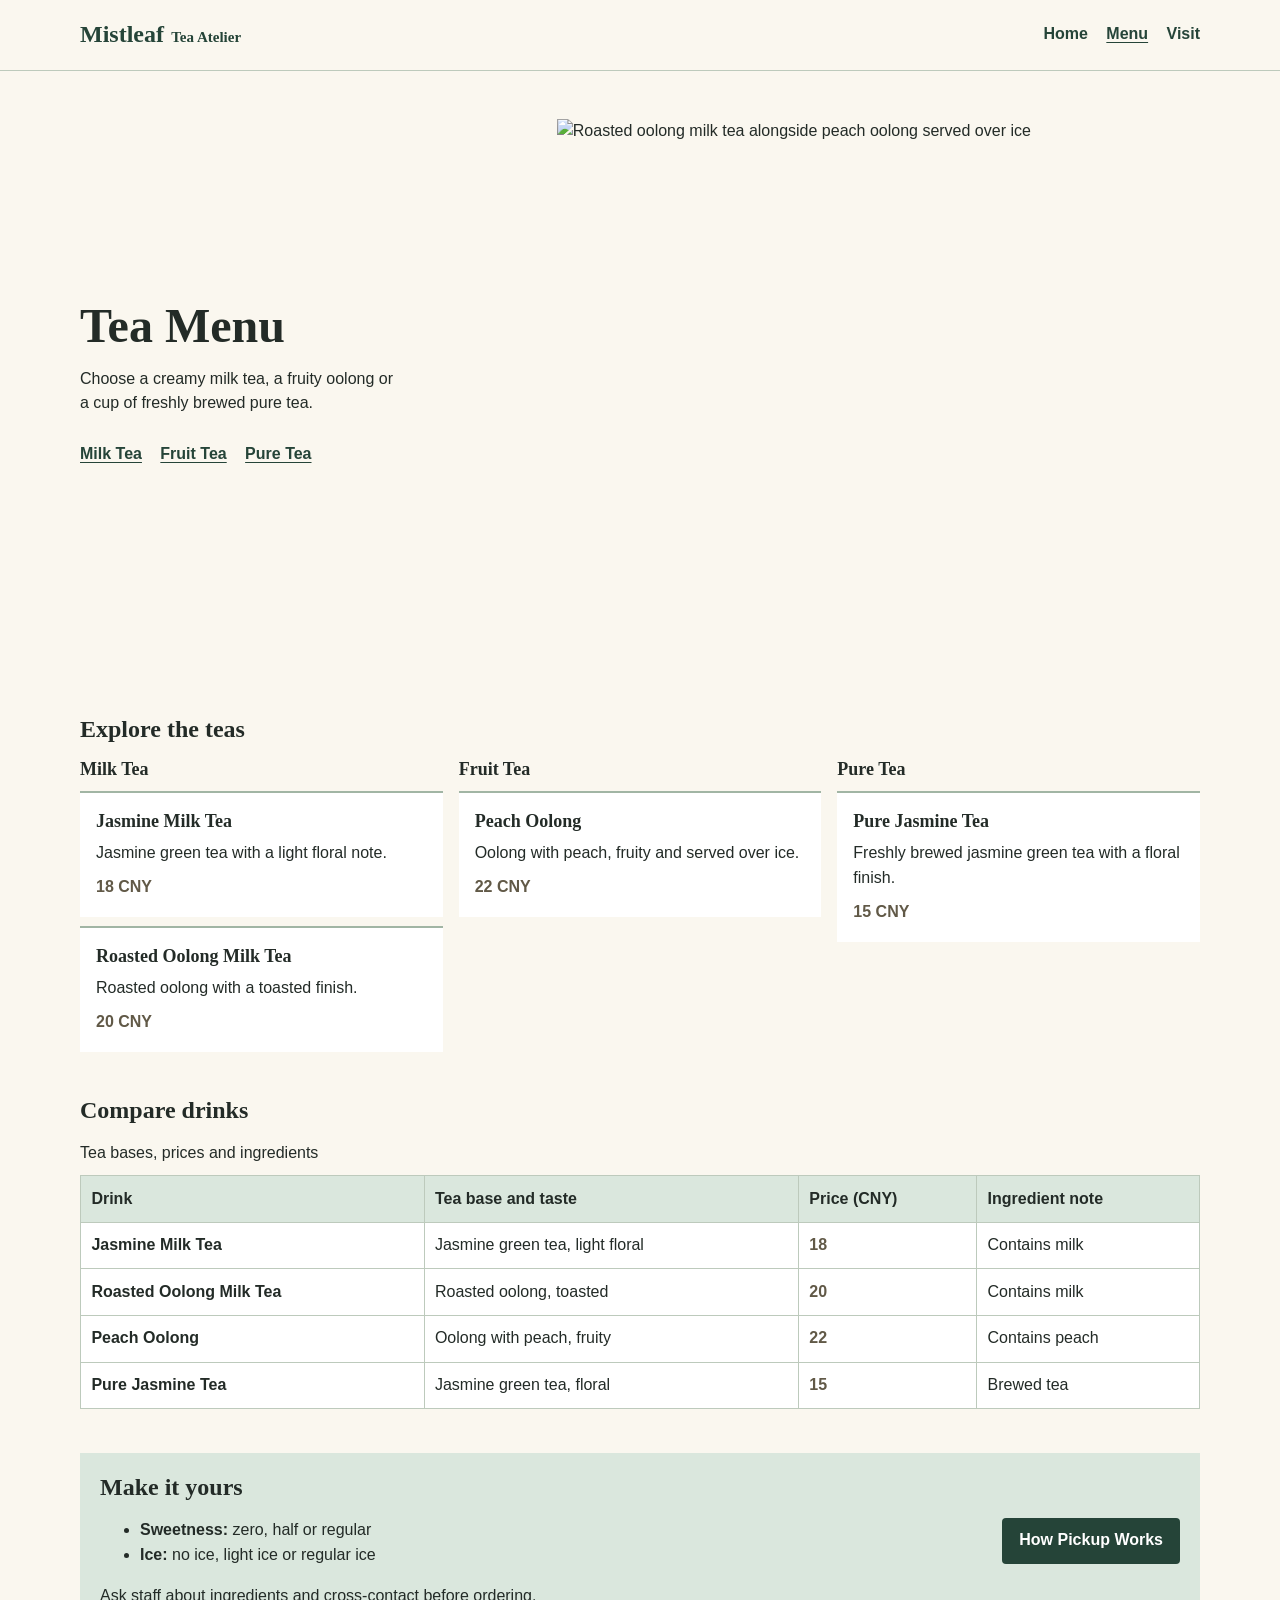
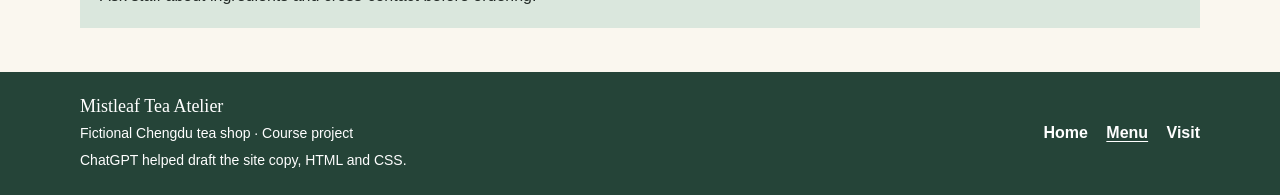
==== menu.html @ 561d55d1 "Add Mistleaf Tea Atelier website" ====
<!doctype html>
<html lang="en">
<head>
  <meta charset="utf-8">
  <meta name="viewport" content="width=device-width, initial-scale=1">
  <meta name="description" content="Compare Mistleaf's milk tea, fruit tea, and pure tea by taste, price, and ingredients.">
  <title>Menu | Mistleaf Tea Atelier</title>
  <link rel="stylesheet" href="style.css">
</head>
<body>
  <a class="skip-link" href="#main-content">Skip to content</a>
  <!-- Keep the main and footer links in the same order on every page. -->
  <header class="site-header">
    <div class="container header-inner">
      <a class="wordmark" href="index.html">Mistleaf <span>Tea Atelier</span></a>
      <nav aria-label="Main navigation">
        <ul class="link-list">
          <li><a href="index.html">Home</a></li>
        <li><a href="menu.html" aria-current="page">Menu</a></li>
        <li><a href="visit.html">Visit</a></li>
        </ul>
      </nav>
    </div>
  </header>

  <main class="container" id="main-content" tabindex="-1">
    <section class="hero">
      <div class="hero-copy">
        <h1>Tea Menu</h1>
        <p>Choose a creamy milk tea, a fruity oolong or a cup of freshly brewed pure tea.</p>
        <nav aria-label="Tea categories">
          <ul class="link-list category-links">
            <li><a href="#milk-tea">Milk Tea</a></li>
            <li><a href="#fruit-tea">Fruit Tea</a></li>
            <li><a href="#pure-tea">Pure Tea</a></li>
          </ul>
        </nav>
      </div>
      <img class="hero-image" src="assets/tea-pair.webp" width="1080" height="900" alt="Roasted oolong milk tea alongside peach oolong served over ice">
    </section>

    <section class="content-section">
      <h2>Explore the teas</h2>
      <div class="category-grid">
        <section class="tea-category" id="milk-tea">
          <h3>Milk Tea</h3>
          <article class="tea-card">
            <h4>Jasmine Milk Tea</h4>
            <p>Jasmine green tea with a light floral note.</p>
            <p class="price">18 CNY</p>
          </article>
          <article class="tea-card">
            <h4>Roasted Oolong Milk Tea</h4>
            <p>Roasted oolong with a toasted finish.</p>
            <p class="price">20 CNY</p>
          </article>
        </section>
        <section class="tea-category" id="fruit-tea">
          <h3>Fruit Tea</h3>
          <article class="tea-card">
            <h4>Peach Oolong</h4>
            <p>Oolong with peach, fruity and served over ice.</p>
            <p class="price">22 CNY</p>
          </article>
        </section>
        <section class="tea-category" id="pure-tea">
          <h3>Pure Tea</h3>
          <article class="tea-card">
            <h4>Pure Jasmine Tea</h4>
            <p>Freshly brewed jasmine green tea with a floral finish.</p>
            <p class="price">15 CNY</p>
          </article>
        </section>
      </div>
    </section>

    <section class="content-section">
      <h2 id="compare">Compare drinks</h2>
      <!-- Scope associates each value with the drink and column header. -->
      <div class="table-frame">
        <table>
          <caption>Tea bases, prices and ingredients</caption>
          <thead>
            <tr><th scope="col">Drink</th><th scope="col">Tea base and taste</th><th scope="col">Price (CNY)</th><th scope="col">Ingredient note</th></tr>
          </thead>
          <tbody>
            <tr><th scope="row">Jasmine Milk Tea</th><td>Jasmine green tea, light floral</td><td class="price">18</td><td>Contains milk</td></tr>
            <tr><th scope="row">Roasted Oolong Milk Tea</th><td>Roasted oolong, toasted</td><td class="price">20</td><td>Contains milk</td></tr>
            <tr><th scope="row">Peach Oolong</th><td>Oolong with peach, fruity</td><td class="price">22</td><td>Contains peach</td></tr>
            <tr><th scope="row">Pure Jasmine Tea</th><td>Jasmine green tea, floral</td><td class="price">15</td><td>Brewed tea</td></tr>
          </tbody>
        </table>
      </div>
    </section>

    <section class="content-section pickup-preview">
      <div>
        <h2>Make it yours</h2>
        <ul>
          <li><strong>Sweetness:</strong> zero, half or regular</li>
          <li><strong>Ice:</strong> no ice, light ice or regular ice</li>
        </ul>
        <p>Ask staff about ingredients and cross-contact before ordering.</p>
      </div>
      <a class="button" href="visit.html#pickup">How Pickup Works</a>
    </section>
  </main>

  <footer class="site-footer">
    <div class="container footer-inner">
      <div>
        <p class="footer-brand">Mistleaf Tea Atelier</p>
        <p>Fictional Chengdu tea shop · Course project</p>
        <p>ChatGPT helped draft the site copy, HTML and CSS.</p>
      </div>
      <nav aria-label="Footer navigation">
        <ul class="link-list">
          <li><a href="index.html">Home</a></li>
        <li><a href="menu.html" aria-current="page">Menu</a></li>
        <li><a href="visit.html">Visit</a></li>
        </ul>
      </nav>
    </div>
  </footer>
</body>
</html>
---- style.css ----
/* Mistleaf uses one stylesheet for all three pages. */
* { box-sizing: border-box; }

body {
  margin: 0;
  background: #faf7ef;
  color: #232b27;
  /* Paragraphs, lists, and tables inherit these text styles. */
  font-family: Arial, sans-serif;
  font-size: 1rem;
  line-height: 1.55;
}

h1, h2, h3, h4, .wordmark, .footer-brand {
  margin: 0;
  font-family: Georgia, serif;
  line-height: 1.2;
}

h1 { font-size: 2rem; }
h2 { font-size: 1.5rem; }
h3, h4 { font-size: 1.125rem; }
p { max-width: 65ch; margin: 0.75rem 0 0; }
img { display: block; max-width: 100%; height: auto; }
a { color: #254438; text-underline-offset: 0.2em; }
a:hover { text-decoration-thickness: 0.13em; }
button { font: inherit; }
:focus-visible { outline: 3px solid #615947; outline-offset: 3px; }

.container { width: calc(100% - 32px); max-width: 1120px; margin-inline: auto; }
.site-header { border-bottom: 1px solid #bdcabc; }
.header-inner, .footer-inner {
  display: flex;
  flex-wrap: wrap;
  align-items: center;
  justify-content: space-between;
  gap: 0.45rem 1.5rem;
  padding-block: 0.8rem;
}

.wordmark { display: inline-flex; flex-wrap: wrap; align-items: baseline; gap: 0 0.45rem; font-size: 1.5rem; font-weight: 700; text-decoration: none; }
.wordmark span { font-size: 0.94rem; }
.link-list { display: flex; flex-wrap: wrap; gap: 0 1.15rem; list-style: none; padding: 0; margin: 0; }
.link-list a { display: inline-flex; align-items: center; min-height: 44px; font-weight: 700; }
.site-header .link-list a, .site-footer .link-list a { text-decoration: none; }
.link-list a[aria-current="page"], .site-header .link-list a:hover, .site-footer .link-list a:hover { text-decoration: underline; }

.skip-link { position: absolute; top: 0.5rem; left: 0.5rem; padding: 0.6rem; background: #fff; transform: translateY(-200%); z-index: 2; }
.skip-link:focus { transform: none; }

/* Start with a single column on narrow screens. */
.hero { display: grid; gap: 1.5rem; align-items: center; padding-block: 2rem 1.5rem; }
.hero-copy p { max-width: 36ch; }
.hero-copy .button { margin-top: 1.2rem; }
.hero-image { width: 100%; height: auto; aspect-ratio: 6 / 5; object-fit: cover; object-position: center; }
.content-section { margin-block: 1.25rem 2.75rem; }
.featured-grid, .category-grid, .visit-grid { display: grid; gap: 1rem; }
.featured-grid, .category-grid { margin-top: 1rem; }

.tea-card {
  padding: 1.1rem 1rem;
  border-top: 2px solid #a1b5a4;
  background: #fff;
}
.tea-card p { margin-top: 0.55rem; }
.tea-category .tea-card + .tea-card { margin-top: 0.55rem; }
.tea-category > h3 { margin-bottom: 0.65rem; }
.price { color: #615947; font-weight: 700; white-space: nowrap; }
.category-links { margin-top: 1rem; }
.pickup-preview { background: #dae7dd; padding: 1.25rem; display: flex; flex-wrap: wrap; align-items: center; justify-content: space-between; gap: 1rem; }

.button {
  display: inline-flex;
  min-height: 44px;
  align-items: center;
  padding: 0.6rem 1rem;
  background: #254438;
  color: #fff;
  border: 1px solid transparent;
  border-radius: 4px;
  cursor: pointer;
  font-weight: 700;
  text-decoration: none;
  transition: background-color 150ms;
}
.button:hover, .button:focus-visible, .button:active { background: #19352b; }

/* IDs are unique destinations for links and the skip link. */
#pickup, #milk-tea, #fruit-tea, #pure-tea, #compare { scroll-margin-top: 1rem; }
#pickup:target, .tea-category:target, #compare:target { outline: 2px solid #a1b5a4; outline-offset: 5px; }

.table-frame { margin-top: 0.65rem; }
table { width: 100%; border-collapse: collapse; background: #fff; }
caption { text-align: left; padding-block: 0.35rem 0.6rem; background: #faf7ef; }
th, td { text-align: left; padding: 0.65rem; border: 1px solid #bdcabc; overflow-wrap: anywhere; }
thead { background: #dae7dd; }

.visit-note { border-left: 3px solid #a1b5a4; padding-left: 0.8rem; }
.pickup-steps { padding-left: 1.4rem; }
.pickup-steps li { margin-block: 0.65rem; }

.pickup-photo { position: relative; }
.pickup-photo img { object-fit: contain; background: #eadbc7; }
.pickup-ticket {
  position: absolute;
  right: 0.8rem;
  bottom: 0.8rem;
  padding: 0.55rem 0.95rem;
  background: #faf7ef;
  color: #232b27;
  border: 1px solid #615947;
  text-align: center;
}
.pickup-ticket span { display: block; font: 700 1.6rem Georgia, serif; }

.faq-item { border-bottom: 1px solid #bdcabc; padding-block: 0.3rem; }
.faq-item h3 { margin-block: 0.5rem; }
.faq-item p { margin: 0 0 0.7rem; }
.menu-form { margin-top: 1rem; }

.site-footer { padding-block: 0.65rem; background: #254438; color: #fff; font-size: 0.875rem; }
.site-footer a { color: inherit; font-size: 1rem; }
.site-footer :focus-visible { outline-color: #fff; }
.footer-brand { font-size: 1.125rem; }
.footer-inner p + p { margin-top: 0.35rem; }

/* Let the table text wrap without making the whole page scroll sideways. */
@media (max-width: 599px) {
  th, td { padding: 0.35rem; }
}

/* Add columns as more screen space becomes available. */
@media (min-width: 600px) {
  .container { width: calc(100% - 48px); }
  h1 { font-size: 2.5rem; }
  .hero { grid-template-columns: 1fr 1fr; gap: 2rem; padding-block: 2.5rem 2rem; }
  .featured-grid, .category-grid { grid-template-columns: repeat(2, minmax(0, 1fr)); }
}

@media (min-width: 1024px) {
  .container { width: calc(100% - 64px); }
  h1 { font-size: 3rem; }
  .hero { grid-template-columns: 0.8fr 1.2fr; gap: 3rem; padding-block: 3rem 2.5rem; }
  .featured-grid, .category-grid { grid-template-columns: repeat(3, minmax(0, 1fr)); }
  .visit-grid { grid-template-columns: 1fr 1fr; gap: 3rem; }
}

@media (prefers-reduced-motion: reduce) {
  .button { transition: none; }
}
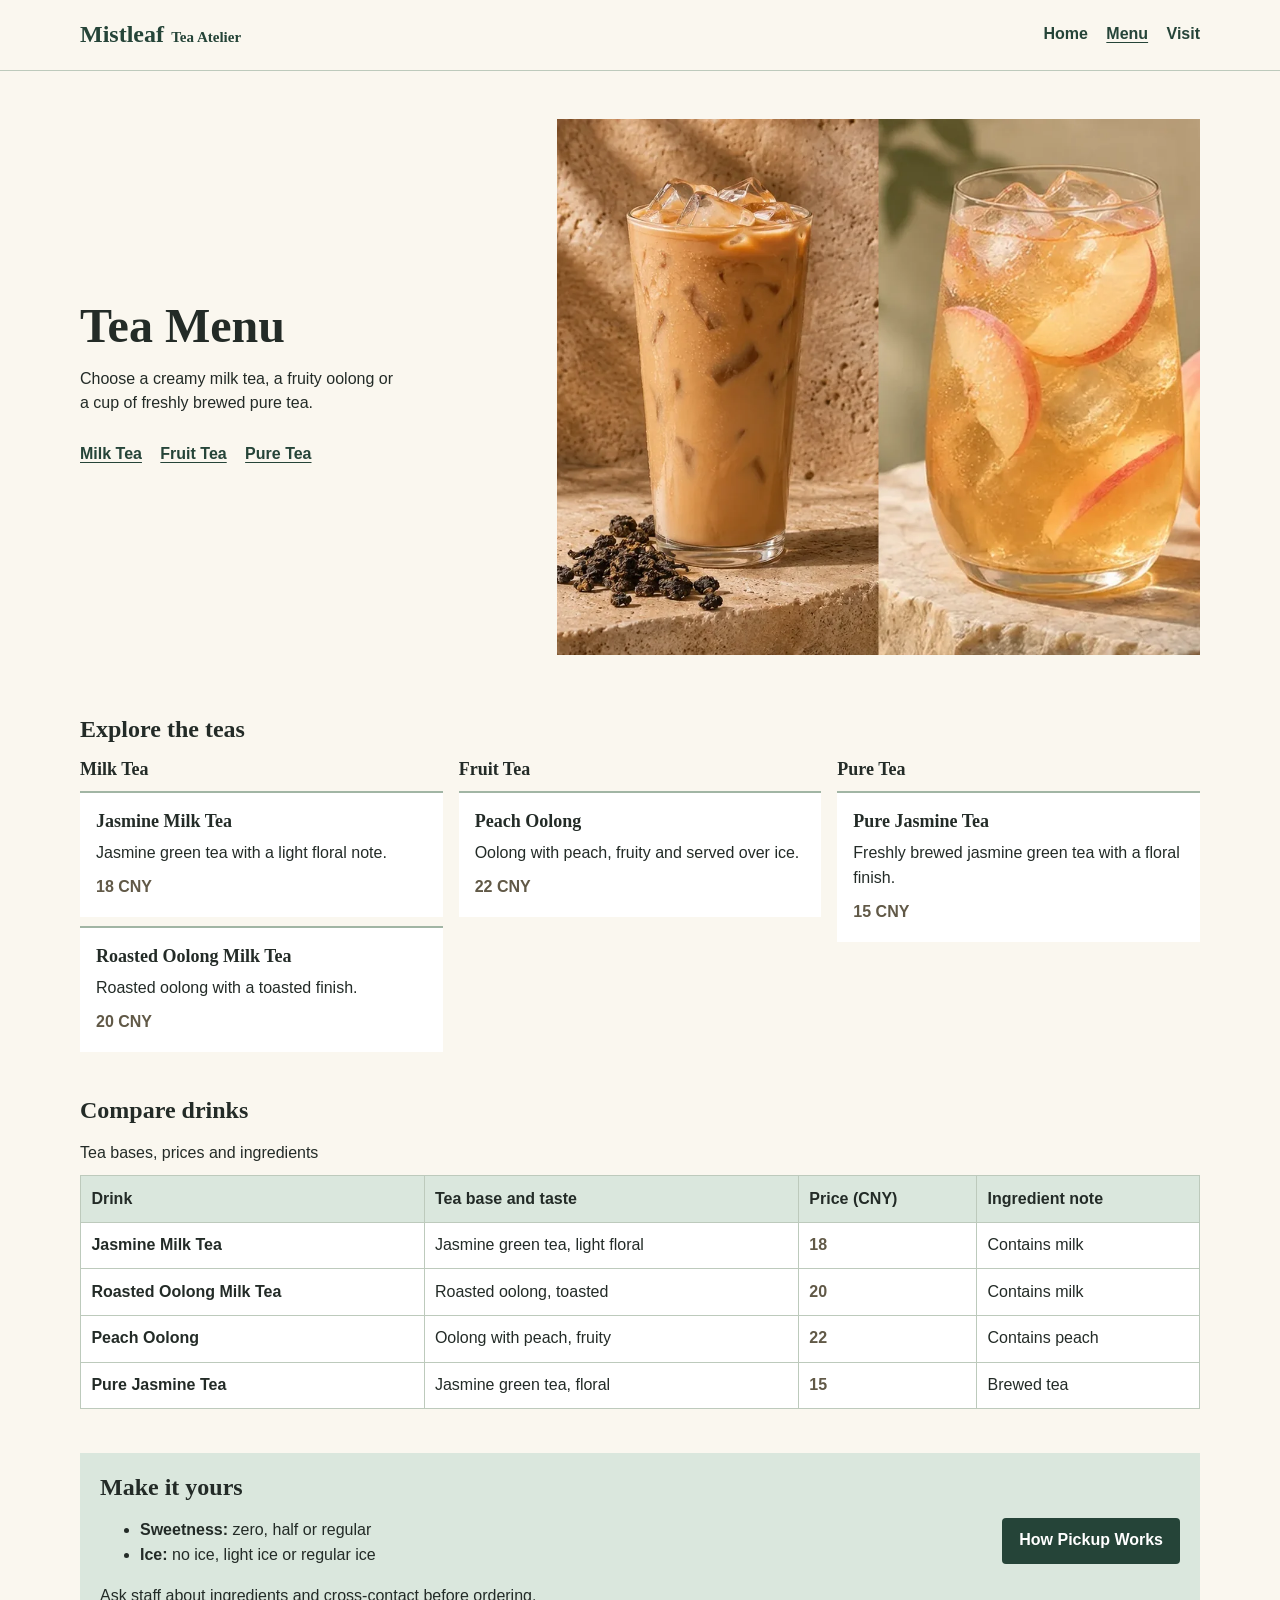
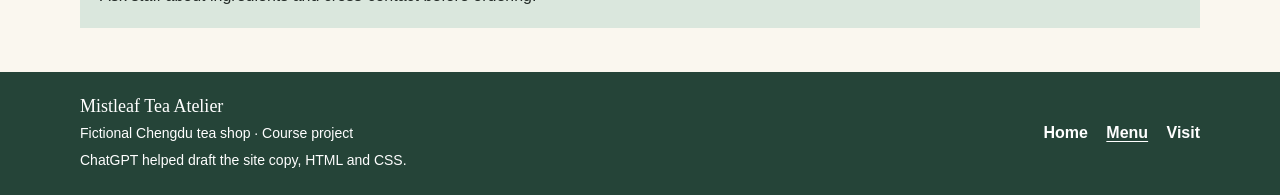
==== commit ba1d688a: "Add files via upload" ====
--- a/menu.html
+++ b/menu.html
@@ -2,125 +2,10 @@
 <html lang="en">
 <head>
   <meta charset="utf-8">
-  <meta name="viewport" content="width=device-width, initial-scale=1">
-  <meta name="description" content="Compare Mistleaf's milk tea, fruit tea, and pure tea by taste, price, and ingredients.">
-  <title>Menu | Mistleaf Tea Atelier</title>
-  <link rel="stylesheet" href="style.css">
+  <meta http-equiv="refresh" content="0; url=group-project/menu.html">
+  <title>Mistleaf Tea Atelier has moved</title>
 </head>
 <body>
-  <a class="skip-link" href="#main-content">Skip to content</a>
-  <!-- Keep the main and footer links in the same order on every page. -->
-  <header class="site-header">
-    <div class="container header-inner">
-      <a class="wordmark" href="index.html">Mistleaf <span>Tea Atelier</span></a>
-      <nav aria-label="Main navigation">
-        <ul class="link-list">
-          <li><a href="index.html">Home</a></li>
-        <li><a href="menu.html" aria-current="page">Menu</a></li>
-        <li><a href="visit.html">Visit</a></li>
-        </ul>
-      </nav>
-    </div>
-  </header>
-
-  <main class="container" id="main-content" tabindex="-1">
-    <section class="hero">
-      <div class="hero-copy">
-        <h1>Tea Menu</h1>
-        <p>Choose a creamy milk tea, a fruity oolong or a cup of freshly brewed pure tea.</p>
-        <nav aria-label="Tea categories">
-          <ul class="link-list category-links">
-            <li><a href="#milk-tea">Milk Tea</a></li>
-            <li><a href="#fruit-tea">Fruit Tea</a></li>
-            <li><a href="#pure-tea">Pure Tea</a></li>
-          </ul>
-        </nav>
-      </div>
-      <img class="hero-image" src="assets/tea-pair.webp" width="1080" height="900" alt="Roasted oolong milk tea alongside peach oolong served over ice">
-    </section>
-
-    <section class="content-section">
-      <h2>Explore the teas</h2>
-      <div class="category-grid">
-        <section class="tea-category" id="milk-tea">
-          <h3>Milk Tea</h3>
-          <article class="tea-card">
-            <h4>Jasmine Milk Tea</h4>
-            <p>Jasmine green tea with a light floral note.</p>
-            <p class="price">18 CNY</p>
-          </article>
-          <article class="tea-card">
-            <h4>Roasted Oolong Milk Tea</h4>
-            <p>Roasted oolong with a toasted finish.</p>
-            <p class="price">20 CNY</p>
-          </article>
-        </section>
-        <section class="tea-category" id="fruit-tea">
-          <h3>Fruit Tea</h3>
-          <article class="tea-card">
-            <h4>Peach Oolong</h4>
-            <p>Oolong with peach, fruity and served over ice.</p>
-            <p class="price">22 CNY</p>
-          </article>
-        </section>
-        <section class="tea-category" id="pure-tea">
-          <h3>Pure Tea</h3>
-          <article class="tea-card">
-            <h4>Pure Jasmine Tea</h4>
-            <p>Freshly brewed jasmine green tea with a floral finish.</p>
-            <p class="price">15 CNY</p>
-          </article>
-        </section>
-      </div>
-    </section>
-
-    <section class="content-section">
-      <h2 id="compare">Compare drinks</h2>
-      <!-- Scope associates each value with the drink and column header. -->
-      <div class="table-frame">
-        <table>
-          <caption>Tea bases, prices and ingredients</caption>
-          <thead>
-            <tr><th scope="col">Drink</th><th scope="col">Tea base and taste</th><th scope="col">Price (CNY)</th><th scope="col">Ingredient note</th></tr>
-          </thead>
-          <tbody>
-            <tr><th scope="row">Jasmine Milk Tea</th><td>Jasmine green tea, light floral</td><td class="price">18</td><td>Contains milk</td></tr>
-            <tr><th scope="row">Roasted Oolong Milk Tea</th><td>Roasted oolong, toasted</td><td class="price">20</td><td>Contains milk</td></tr>
-            <tr><th scope="row">Peach Oolong</th><td>Oolong with peach, fruity</td><td class="price">22</td><td>Contains peach</td></tr>
-            <tr><th scope="row">Pure Jasmine Tea</th><td>Jasmine green tea, floral</td><td class="price">15</td><td>Brewed tea</td></tr>
-          </tbody>
-        </table>
-      </div>
-    </section>
-
-    <section class="content-section pickup-preview">
-      <div>
-        <h2>Make it yours</h2>
-        <ul>
-          <li><strong>Sweetness:</strong> zero, half or regular</li>
-          <li><strong>Ice:</strong> no ice, light ice or regular ice</li>
-        </ul>
-        <p>Ask staff about ingredients and cross-contact before ordering.</p>
-      </div>
-      <a class="button" href="visit.html#pickup">How Pickup Works</a>
-    </section>
-  </main>
-
-  <footer class="site-footer">
-    <div class="container footer-inner">
-      <div>
-        <p class="footer-brand">Mistleaf Tea Atelier</p>
-        <p>Fictional Chengdu tea shop · Course project</p>
-        <p>ChatGPT helped draft the site copy, HTML and CSS.</p>
-      </div>
-      <nav aria-label="Footer navigation">
-        <ul class="link-list">
-          <li><a href="index.html">Home</a></li>
-        <li><a href="menu.html" aria-current="page">Menu</a></li>
-        <li><a href="visit.html">Visit</a></li>
-        </ul>
-      </nav>
-    </div>
-  </footer>
+  <p>Continue to <a href="group-project/menu.html">Mistleaf Tea Atelier</a>.</p>
 </body>
-</html>
+</html>
